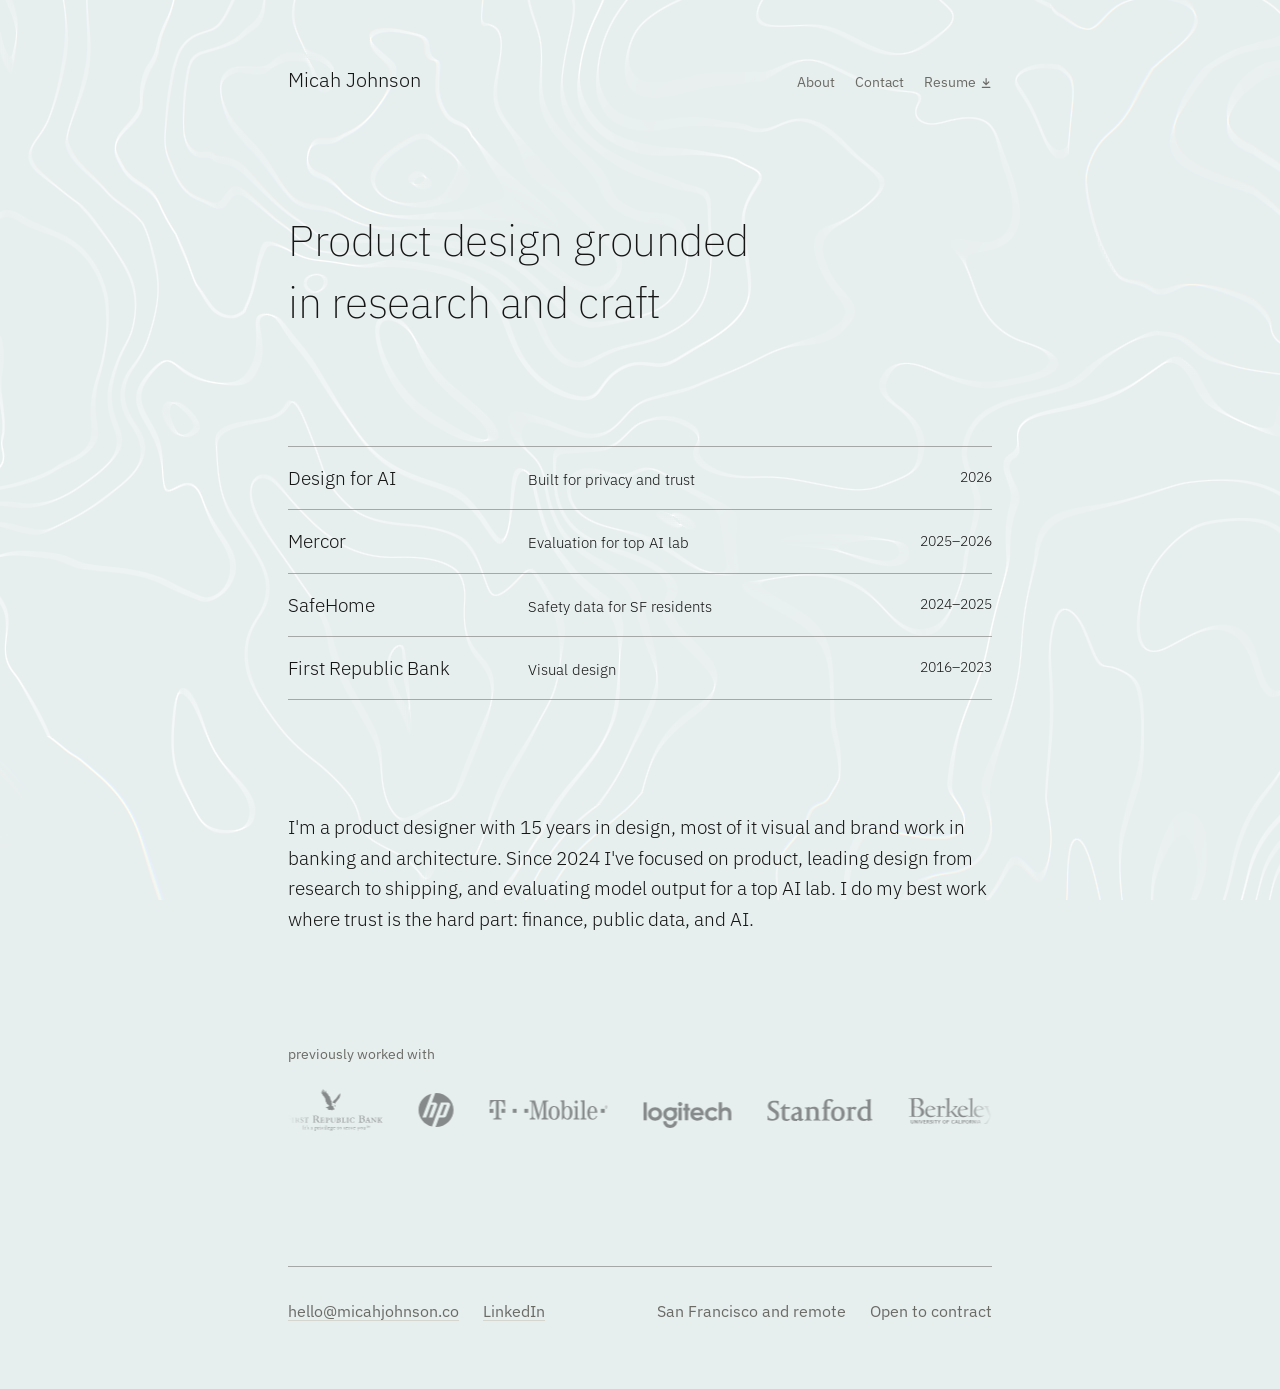
==== index.html @ 81a3fa64 "Refract the contours through dispersive glass instead of tinting them Replace the prism-tint approxi" ====
<!doctype html>
<html lang="en">
<head>
  <script async src="https://www.googletagmanager.com/gtag/js?id=G-506TQESWJM"></script>
  <script>
    window.dataLayer = window.dataLayer || [];
    function gtag(){dataLayer.push(arguments);}
    gtag('js', new Date());
    gtag('config', 'G-506TQESWJM');
  </script>
  <meta charset="utf-8">
  <meta name="viewport" content="width=device-width, initial-scale=1">
  <title>Micah Johnson</title>
  <meta name="description" content="Portfolio of Micah Johnson.">
  <link rel="canonical" href="https://micahjohnson.co/">
  <meta property="og:type" content="website">
  <meta property="og:title" content="Micah Johnson">
  <meta property="og:description" content="Portfolio of Micah Johnson.">
  <meta property="og:url" content="https://micahjohnson.co/">
  <meta name="theme-color" content="#fafafa" media="(prefers-color-scheme: light)">
  <meta name="theme-color" content="#111110" media="(prefers-color-scheme: dark)">
  <link rel="icon" href="assets/favicon.svg" type="image/svg+xml">
  <link rel="preconnect" href="https://fonts.googleapis.com">
  <link rel="preconnect" href="https://fonts.gstatic.com" crossorigin>
  <link rel="stylesheet" href="https://fonts.googleapis.com/css2?family=IBM+Plex+Sans:ital,wght@0,200;0,300;0,400;0,500;0,600;1,400&display=swap">
  <link rel="stylesheet" href="styles.css?v=28">
  <link rel="prefetch" href="work/design-for-ai/">
</head>
<body>
  <div class="ambient" aria-hidden="true"></div>
  <div class="wrap">
    <header class="site-header">
      <a class="name" href="./">Micah Johnson</a>
      <button class="menu-toggle" type="button" aria-controls="site-nav" aria-expanded="false" aria-label="Open menu" hidden>
        <svg viewBox="0 0 20 20" width="20" height="20" aria-hidden="true" focusable="false"><path class="bars" d="M3 6h14M3 10h14M3 14h14"/><path class="close" d="M5 5l10 10M15 5L5 15"/></svg>
      </button>
      <nav id="site-nav" aria-label="Primary">
        <a href="#about">About</a>
        <a href="#contact">Contact</a>
        <a class="resume" href="assets/MicahJohnson_Resume.pdf" download>Resume <svg class="icon" viewBox="0 0 16 16" width="12" height="12" aria-hidden="true" focusable="false"><path d="M8 2v8m-3.5-3.5L8 10l3.5-3.5M3 13.5h10" fill="none" stroke="currentColor" stroke-width="1.5" stroke-linecap="round" stroke-linejoin="round"/></svg></a>
      </nav>
    </header>

    <main>
      <h1 class="lede">Product design grounded<br>in research and craft</h1>

      <section id="work" aria-label="Selected work">
        <ul class="work-list">
          <li>
            <a href="work/design-for-ai/">
              <span class="title">Design for AI</span>
              <span class="desc">Built for privacy and trust</span>
              <span class="year">2026</span>
            </a>
          </li>
          <li>
            <a href="#" role="button" data-toast="Under NDA">
              <span class="title">Mercor</span>
              <span class="desc">Evaluation for top AI lab</span>
              <span class="year">2025&ndash;2026</span>
            </a>
          </li>
          <li>
            <a href="work/safehome/">
              <span class="title">SafeHome</span>
              <span class="desc">Safety data for SF residents</span>
              <span class="year">2024&ndash;2025</span>
            </a>
          </li>
          <li>
            <a href="work/first-republic-bank/">
              <span class="title">First Republic Bank</span>
              <span class="desc">Visual design</span>
              <span class="year">2016&ndash;2023</span>
            </a>
          </li>
        </ul>
      </section>

      <section id="about" aria-label="About">
        <p>I'm a product designer with 15 years in design, most of it visual and brand work in banking and architecture. Since 2024 I've focused on product, leading design from research to shipping, and evaluating model output for a top AI lab. I do my best work where trust is the hard part: finance, public data, and AI.</p>
      </section>
      <section id="clients" aria-labelledby="clients-h">
        <h2 id="clients-h" class="label">Previously worked with</h2>
        <div class="marquee">
          <ul class="marquee-set">
            <li><img src="assets/logos/1-first-republic-bank.svg" alt="First Republic Bank" data-scale="1.3"></li>
            <li><img src="assets/logos/2-hp.svg" alt="HP" data-scale="0.72"></li>
            <li><img src="assets/logos/3-t-mobile.svg" alt="T-Mobile"></li>
            <li><img src="assets/logos/4-logitech.svg" alt="Logitech" style="--logo-y: 5px"></li>
            <li><img src="assets/logos/5-stanford.svg" alt="Stanford"></li>
            <li><img src="assets/logos/6-uc-berkeley.svg" alt="UC Berkeley" style="--logo-y: 1px"></li>
            <li><img src="assets/logos/7-som.svg" alt="SOM" data-scale="0.9"></li>
            <li><img src="assets/logos/8-hok.svg" alt="HOK" data-scale="0.72"></li>
            <li><img src="assets/logos/9-girls-inc.svg" alt="Girls Inc." data-scale="0.85"></li>
            <li><img src="assets/logos/10-city-and-county-of-san-francisco.svg" alt="City and County of San Francisco" data-scale="1.035"></li>
            <li><img src="assets/logos/11-jack-morton.svg" alt="Jack Morton" data-scale="0.92"></li>
          </ul>
        </div>
      </section>
    </main>

    <footer class="site-footer" id="contact">
      <ul class="links">
        <li><a href="mailto:hello@micahjohnson.co" data-copy="hello@micahjohnson.co">hello@micahjohnson.co</a></li>
        <li><a href="https://www.linkedin.com/in/mjjsf">LinkedIn</a></li>
      </ul>
      <ul class="links">
        <li>San Francisco and remote</li>
        <li>Open to contract</li>
      </ul>
    </footer>
    <p class="toast" role="status" aria-live="polite"></p>
  </div>
  <script>
    (function () {
      var toast = document.querySelector('.toast');
      var timer;
      function showToast(message) {
        toast.textContent = message;
        toast.classList.add('is-visible');
        clearTimeout(timer);
        timer = setTimeout(function () { toast.classList.remove('is-visible'); }, 2000);
      }
      document.querySelectorAll('[data-toast]').forEach(function (link) {
        link.addEventListener('click', function (e) {
          e.preventDefault();
          showToast(link.dataset.toast);
        });
      });
      document.querySelectorAll('[data-copy]').forEach(function (link) {
        link.addEventListener('click', function (e) {
          if (!navigator.clipboard) return;
          e.preventDefault();
          navigator.clipboard.writeText(link.dataset.copy).then(function () {
            showToast('Copied to clipboard');
          }, function () {
            window.location.href = link.href;
          });
        });
      });
    })();
  </script>
  <script src="assets/menu.js"></script>
  <script src="assets/flow.js?v=19"></script>
  <script src="assets/marquee.js?v=3"></script>
</body>
</html>
---- styles.css ----
/* micahjohnson.co — minimal, text-centric */

:root {
  --bg: #f0f0f0;
  --fg: #151515;
  --muted: #6b6b66;
  --rule: #e4e4df;
  --accent: #2f4fd8;
  --pos: #1f9d55;
  --mixed: #d4a300;
  --neg: #d64545;

  --sans: "IBM Plex Sans", system-ui, -apple-system, "Segoe UI", Roboto, "Helvetica Neue", Arial, sans-serif;
  --mono: var(--sans);

  --step--1: clamp(0.8rem, 0.78rem + 0.1vw, 0.85rem);
  --step-0: clamp(1.0625rem, 1rem + 0.25vw, 1.1875rem);
  --step-1: clamp(1.25rem, 1.15rem + 0.5vw, 1.5rem);
  --step-2: clamp(1.75rem, 1.4rem + 1.6vw, 2.75rem);

  --measure: 44rem;
  --gutter: clamp(1rem, 5vw, 3rem);

  color-scheme: light dark;
}

@media (prefers-color-scheme: dark) {
  :root {
    --bg: #111110;
    --fg: #ecece8;
    --muted: #93938c;
    --rule: #2a2a28;
    --accent: #8ea2ff;
    --pos: #4cc27f;
    --mixed: #e3c04a;
    --neg: #f07070;
  }
}

*,
*::before,
*::after {
  box-sizing: border-box;
}

html {
  -webkit-text-size-adjust: 100%;
  text-size-adjust: 100%;
}

body {
  margin: 0;
  background: var(--bg);
  color: var(--fg);
  font-family: var(--sans);
  font-size: var(--step-0);
  line-height: 1.6;
  -webkit-font-smoothing: antialiased;
  text-rendering: optimizeLegibility;
}

.wrap {
  max-width: calc(var(--measure) + 2 * var(--gutter));
  margin: 0 auto;
  padding: 0 var(--gutter);
}

/* ---- Header / footer ---- */

.site-header {
  display: flex;
  justify-content: space-between;
  align-items: baseline;
  flex-wrap: wrap;
  gap: 0.5rem 1rem;
  padding-block: clamp(2rem, 6vw, 4rem) 0;
  font-size: var(--step--1);
}

.site-header .name {
  font-size: 1.5em;
  font-weight: 300;
  text-decoration: none;
  color: var(--fg);
  white-space: nowrap;
}

.site-header nav {
  display: flex;
  gap: 1.25rem;
}

.site-header nav a {
  color: var(--muted);
  text-decoration: none;
}

.site-header nav .resume {
  display: inline-flex;
  align-items: center;
  gap: 0.3em;
}

.site-header nav .icon {
  width: 0.9em;
  height: 0.9em;
}

.site-header nav a:hover,
.site-header nav a[aria-current="page"] {
  color: var(--fg);
}

.menu-toggle {
  display: none;
  align-self: center;
  margin: -0.5rem -0.5rem -0.5rem 0;
  padding: 0.5rem;
  border: 0;
  background: none;
  color: var(--fg);
  cursor: pointer;
}

.menu-toggle svg {
  display: block;
  fill: none;
  stroke: currentColor;
  stroke-width: 1.5;
  stroke-linecap: round;
}

.menu-toggle .close,
.site-header.is-open .menu-toggle .bars {
  display: none;
}

.site-header.is-open .menu-toggle .close {
  display: inline;
}

@media (max-width: 40rem) {
  .site-header.has-menu .menu-toggle {
    display: block;
  }

  .site-header.has-menu nav {
    display: none;
    flex-basis: 100%;
    flex-direction: column;
    gap: 0;
    margin-top: 0.5rem;
    border-top: 1px solid var(--rule);
    font-size: var(--step-0);
  }

  .site-header.has-menu.is-open nav {
    display: flex;
  }

  .site-header.has-menu nav a {
    padding-block: 0.75rem;
    border-bottom: 1px solid var(--rule);
  }
}

.site-footer {
  margin-top: clamp(4rem, 12vw, 8rem);
  padding-block: 2rem clamp(2rem, 6vw, 4rem);
  border-top: 1px solid var(--rule);
  /* 16px on desktop, scaling down to 15px on phones (same ratio as --step--1). */
  font-size: clamp(0.9375rem, 0.91rem + 0.12vw, 1rem);
  color: var(--muted);
  display: flex;
  justify-content: space-between;
  flex-wrap: wrap;
  gap: 0.5rem 1.5rem;
}

.site-footer a {
  color: inherit;
}

/* ---- Typography ---- */

main {
  padding-top: clamp(3.5rem, 12vw, 7rem);
}

main:last-child {
  padding-bottom: clamp(2rem, 6vw, 4rem);
}

h1,
h2,
h3 {
  font-weight: 500;
  line-height: 1.2;
  letter-spacing: -0.02em;
  margin: 0;
}

h1 {
  font-size: var(--step-2);
  letter-spacing: -0.03em;
}

.lede {
  font-size: calc(var(--step-1) * 1.5);
  font-weight: 200;
  line-height: 1.45;
  letter-spacing: -0.01em;
  margin: 0;
  max-width: 32ch;
}

@media (min-width: 40rem) {
  .lede {
    font-size: calc(var(--step-1) * 1.8);
  }
}

.lede .muted {
  color: var(--muted);
}

/* 404 page */
/* Fill the viewport so the footer sits at the bottom of short pages. */
.wrap-fill {
  display: flex;
  flex-direction: column;
  min-height: 100vh;
  min-height: 100svh;
}

.wrap-fill main {
  flex: 1;
}

/* Drop the message one line lower than the default main offset. */
.wrap-fill .lede {
  margin-top: 1lh;
}

.return-home {
  display: inline-block;
  margin-top: 1rem;
  padding: 0.5em 1.25em;
  border-radius: 999px;
  background: #000;
  color: #fff;
  /* 15px on desktop, easing to 14px on phones; stays above the 24px
     minimum target size (WCAG 2.5.8) at every width. */
  font-size: clamp(14px, 13px + 0.2vw, 15px);
  line-height: 1.2;
  text-decoration: none;
}

.return-home:hover {
  color: #fff;
  opacity: 0.85;
}

@media (prefers-color-scheme: dark) {
  .return-home,
  .return-home:hover {
    background: #fff;
    color: #000;
  }
}

p {
  margin: 0 0 1.1em;
}

a {
  color: var(--fg);
  text-decoration-line: underline;
  text-decoration-thickness: 1px;
  text-decoration-color: var(--rule);
  text-underline-offset: 0.2em;
  transition: text-decoration-color 0.15s ease, color 0.15s ease;
}

a:hover {
  text-decoration-color: currentColor;
}

a:focus-visible {
  outline: 2px solid var(--accent);
  outline-offset: 3px;
  border-radius: 2px;
}

.label {
  font-family: var(--mono);
  font-size: var(--step--1);
  font-weight: 400;
  letter-spacing: 0;
  color: var(--muted);
  text-transform: lowercase;
  margin: 0 0 1.25rem;
}

section {
  margin-top: clamp(4rem, 12vw, 7rem);
}

#about {
  font-weight: 300;
}

/* ---- Logo marquee (home) ---- */

/* Logos are sized and repeated by assets/marquee.js. Every item carries the
   same trailing gap, so the seam between repeated sets matches the rest. */
.marquee {
  --logo-h: 28px;
  --logo-gap: 36px;
  overflow: hidden;
  /* Logos are decorative here: no selecting, dragging or long-press menu. */
  -webkit-user-select: none;
  user-select: none;
  -webkit-touch-callout: none;
  -webkit-mask-image: linear-gradient(to right, transparent, #000 1.5rem, #000 calc(100% - 1.5rem), transparent);
  mask-image: linear-gradient(to right, transparent, #000 1.5rem, #000 calc(100% - 1.5rem), transparent);
}

.marquee-track {
  display: flex;
  width: max-content;
}

/* Moved by assets/marquee.js: drifts left, pauses on hover, drags to scrub.
   pan-y keeps vertical page scrolling on touch while horizontal swipes drag. */
.marquee-track.is-moving {
  will-change: transform;
}

.marquee.is-draggable {
  cursor: grab;
  touch-action: pan-y;
}

.marquee.is-dragging {
  cursor: grabbing;
}

.marquee-set {
  display: flex;
  flex: none;
  align-items: center;
  height: calc(var(--logo-h) * 2);
  margin: 0;
  padding: 0;
  list-style: none;
}

.marquee-set li {
  flex: none;
  padding-right: var(--logo-gap);
}

/* Uploaded logos use assorted greys; flatten them to one theme-aware tint. */
.marquee img {
  display: block;
  width: auto;
  height: var(--logo-h);
  filter: brightness(0);
  opacity: 0.42;
  /* Optional per-logo vertical nudge, set inline as --logo-y. */
  translate: 0 var(--logo-y, 0);
  pointer-events: none;
  -webkit-user-drag: none;
}

@media (prefers-color-scheme: dark) {
  .marquee img {
    filter: brightness(0) invert(1);
    opacity: 0.5;
  }
}

/* ---- Work index ---- */

.work-list {
  list-style: none;
  margin: 0;
  padding: 0;
  border-top: 1px solid var(--rule);
}

.work-list li {
  border-bottom: 1px solid var(--rule);
}

.work-list a {
  display: grid;
  grid-template-columns: 1fr auto;
  grid-template-areas:
    "title year"
    "desc  desc";
  column-gap: 1rem;
  padding: 1rem 0;
  text-decoration: none;
}

.work-list .title {
  grid-area: title;
  font-weight: 300;
}

.work-list .desc {
  grid-area: desc;
  color: inherit;
  /* 15px on desktop, easing to 14px on phones. */
  font-size: clamp(14px, 13px + 0.2vw, 15px);
  font-weight: 300;
}

.work-list .year {
  grid-area: year;
  font-family: var(--mono);
  font-size: var(--step--1);
  font-weight: 300;
  color: inherit;
  align-self: center;
}

.work-list a:hover .title {
  text-decoration: underline;
  text-decoration-thickness: 1px;
  text-underline-offset: 0.2em;
}

@media (min-width: 40rem) {
  .work-list a {
    grid-template-columns: minmax(9rem, 14rem) 1fr auto;
    grid-template-areas: "title desc year";
    align-items: baseline;
  }
}

/* ---- Definition lists (contact, meta) ---- */

.links {
  list-style: none;
  margin: 0;
  padding: 0;
  display: flex;
  flex-wrap: wrap;
  gap: 0.5rem 1.5rem;
}

.meta {
  display: grid;
  grid-template-columns: auto 1fr;
  gap: 0.25rem 1.5rem;
  margin: 1.75rem 0 0;
  font-size: var(--step--1);
}

.meta dt {
  font-family: var(--mono);
  color: var(--muted);
  text-transform: lowercase;
}

.meta dd {
  margin: 0;
}

/* ---- Project page ---- */

.prose {
  margin-top: clamp(2.5rem, 8vw, 4rem);
  font-size: 1rem;
}

.prose h2 {
  font-size: calc(var(--step-0) * 1.5);
  font-weight: 300;
  margin: 3.333em 0 0.5em;
}

.prose figure {
  margin: 2.5rem 0;
}

.prose img,
.prose video {
  display: block;
  width: 100%;
  height: auto;
  border-radius: 6px;
}

.pager {
  display: flex;
  justify-content: space-between;
  gap: 1rem;
  margin-top: clamp(3rem, 10vw, 5rem);
  padding-top: 1.5rem;
  border-top: 1px solid var(--rule);
  font-size: var(--step--1);
}

.pager a {
  text-decoration: none;
}

.pager span {
  display: block;
  font-family: var(--mono);
  color: var(--muted);
}

.pager .next {
  text-align: right;
  margin-left: auto;
}

/* ---- Case study elements ---- */

article > h1 {
  font-size: clamp(1.875rem, 1.425rem + 2.25vw, 3rem);
  font-weight: 200;
  line-height: 1.1;
}

.subtitle {
  /* --step-1 scaled so it tops out at 20px (1.25rem) on desktop */
  font-size: calc(var(--step-1) * 5 / 6);
  line-height: 1.4;
  color: var(--muted);
  margin-top: 0.75rem;
  max-width: none;
}

.meta .note {
  color: var(--muted);
}

.stat {
  font-size: var(--step-1);
  line-height: 1.4;
}

.stat strong {
  display: block;
  font-size: var(--step-2);
  font-weight: 300;
  letter-spacing: -0.03em;
  line-height: 1.1;
}

.flow {
  list-style: none;
  margin: 0 0 1.5rem;
  padding: 0;
  display: flex;
  flex-wrap: wrap;
  gap: 0.4rem 0;
  font-family: var(--mono);
  font-size: var(--step--1);
  color: var(--muted);
}

.flow li:not(:last-child)::after {
  content: "→";
  margin: 0 0.6rem;
}

.pull {
  margin: 2rem 0;
  padding-left: 1.25rem;
  border-left: 2px solid var(--rule);
}

.pull.pos { border-color: var(--pos); }
.pull.neg { border-color: var(--neg); }

.pull p {
  font-size: var(--step-1);
  line-height: 1.4;
  letter-spacing: -0.01em;
  margin-bottom: 0.5rem;
}

.pull footer {
  font-size: var(--step--1);
  color: var(--muted);
}

.table-wrap {
  overflow-x: auto;
  margin: 2rem 0;
}

.data {
  width: 100%;
  border-collapse: collapse;
  font-size: var(--step--1);
  font-variant-numeric: tabular-nums;
}

.data caption {
  text-align: left;
  font-family: var(--mono);
  color: var(--muted);
  text-transform: lowercase;
  padding-bottom: 0.5rem;
}

.data th,
.data td {
  text-align: left;
  vertical-align: baseline;
  padding: 0.55rem 0;
  border-bottom: 1px solid var(--rule);
}

.data .group th {
  padding-top: 1.75rem;
  font-weight: 600;
}

.data tbody:first-of-type .group th {
  padding-top: 0.75rem;
}

.data .n {
  width: 5.5rem;
  padding-right: 1rem;
  font-family: var(--mono);
  white-space: nowrap;
}

.dot {
  display: inline-block;
  width: 0.55em;
  height: 0.55em;
  border-radius: 50%;
  margin-right: 0.5em;
  vertical-align: 0.05em;
  background: var(--muted);
}

.dot.pos { background: var(--pos); }
.dot.mixed { background: var(--mixed); }
.dot.neg { background: var(--neg); }

.sr {
  position: absolute;
  width: 1px;
  height: 1px;
  overflow: hidden;
  clip-path: inset(50%);
  white-space: nowrap;
}

.stats {
  list-style: none;
  margin: 2rem 0;
  padding: 0;
  display: grid;
  grid-template-columns: repeat(auto-fit, minmax(10rem, 1fr));
  gap: 1.5rem 2rem;
  font-size: var(--step--1);
  color: var(--muted);
}

.stats li {
  padding-top: 0.75rem;
  border-top: 1px solid var(--rule);
}

.stats strong {
  display: block;
  font-size: var(--step-2);
  font-weight: 300;
  letter-spacing: -0.03em;
  line-height: 1.1;
  color: var(--fg);
  margin-bottom: 0.4rem;
  font-variant-numeric: tabular-nums;
}

p.note {
  font-size: var(--step--1);
  color: var(--muted);
  margin-top: -1rem;
}

.prose ul {
  padding-left: 1.2em;
}

.prose li + li {
  margin-top: 0.35em;
}

.prose ul.stats {
  padding-left: 0;
}

.prose .stats li + li {
  margin-top: 0;
}

.options {
  margin: 1.5rem 0 2rem;
}

.options dt {
  font-weight: 600;
  margin-top: 1.25rem;
}

.options dd {
  margin: 0.25rem 0 0;
}

.chosen {
  display: inline-block;
  margin-left: 0.5rem;
  padding: 0 0.45em;
  border: 1px solid var(--pos);
  border-radius: 3px;
  font-family: var(--mono);
  font-size: var(--step--1);
  font-weight: 400;
  color: var(--pos);
  text-transform: lowercase;
  vertical-align: 0.1em;
}

.gallery {
  display: grid;
  grid-template-columns: 1fr;
  gap: 1rem;
  margin: 2rem 0;
}

.gallery figure {
  margin: 0;
}

@media (min-width: 40rem) {
  .gallery:not(.stacked) {
    grid-template-columns: 1fr 1fr;
    align-items: start;
  }
}

/* Pure white page, light palette in both color schemes. */
.page-white {
  --bg: #fff;
  --fg: #151515;
  --muted: #6b6b66;
  --rule: #e4e4df;
  --accent: #2f4fd8;
  --pos: #1f9d55;
  --mixed: #d4a300;
  --neg: #d64545;
  color-scheme: light;
}

:root:has(.page-white) {
  color-scheme: light;
}

/* ---- Ambient background (home) ---- */

/* Slowly drifting topographic contours drawn by assets/flow.js in --flow-ink.
   --flow-amount is the opacity of the fine lines; index lines are 1.4x.
   --blur-shutter is the motion-blur exposure in seconds of drift; flow.js
   drops it to 0 under prefers-reduced-motion, where the frame is still.
   --flow-glass is the peak thickness in px of the drifting flint-glass
   domes that refract and disperse the contours; 0 removes the glass. */
.ambient {
  --flow-ink: #ffffff;
  --flow-amount: 0.8;
  --blur-shutter: 0.25;
  --flow-glass: 24;
  position: fixed;
  inset: 0;
  z-index: -1;
  overflow: hidden;
  pointer-events: none;
}

/* The home page keeps a pale blue-grey ground behind the contours. */
@media (prefers-color-scheme: light) {
  :root:has(.ambient) {
    --bg: #e7eeee;
  }
}

/* Rules are nudged darker so row dividers read apart from the contours. */
.ambient.has-flow ~ .wrap {
  --rule: #d6d6d1;
}

@media (prefers-color-scheme: dark) {
  .ambient {
    --flow-amount: 0.12;
  }

  .ambient.has-flow ~ .wrap {
    --rule: #353533;
  }
}

/* Over the contours, the static horizontal rules are solid, drawn 50% darker
   than --rule, then 25% lighter, in light mode, and 25% transparent in both
   modes. */
.ambient ~ .wrap {
  --rule-line: color-mix(in srgb, color-mix(in srgb, color-mix(in srgb, var(--rule), #000) 75%, #fff) 75%, transparent);
}

@media (prefers-color-scheme: dark) {
  .ambient ~ .wrap {
    --rule-line: color-mix(in srgb, var(--rule) 75%, transparent);
  }
}

.ambient ~ .wrap .work-list,
.ambient ~ .wrap .work-list li,
.ambient ~ .wrap .site-footer,
.ambient ~ .wrap .site-header.has-menu nav,
.ambient ~ .wrap .site-header.has-menu nav a {
  border-image: linear-gradient(var(--rule-line), var(--rule-line)) 1;
}

/* ---- Utilities ---- */

.placeholder {
  background: color-mix(in srgb, var(--accent) 12%, transparent);
  border-radius: 2px;
}

.toast {
  position: fixed;
  left: 50%;
  bottom: 2rem;
  margin: 0;
  padding: 0.5rem 1rem;
  background: var(--fg);
  color: var(--bg);
  border-radius: 4px;
  font-size: var(--step--1);
  opacity: 0;
  transform: translate(-50%, 0.5rem);
  transition: opacity 0.2s ease, transform 0.2s ease;
  pointer-events: none;
}

.toast.is-visible {
  opacity: 1;
  transform: translate(-50%, 0);
}

a[data-zoom] {
  display: block;
  cursor: zoom-in;
}

.zoom-layer {
  position: fixed;
  inset: 0;
  z-index: 1000;
  cursor: zoom-out;
  outline: none;
}

.zoom-img {
  position: fixed;
  max-width: none;
  margin: 0;
  border-radius: 4px;
  transform-origin: center;
  box-shadow: 0 2px 6px rgba(0, 0, 0, 0.08), 0 12px 32px rgba(0, 0, 0, 0.16);
  transition: transform 0.4s cubic-bezier(0.2, 0.8, 0.2, 1), opacity 0.35s ease;
  will-change: transform, opacity;
}

.zoom-layer.is-closing .zoom-img {
  opacity: 0;
}

::selection {
  background: var(--fg);
  color: var(--bg);
}

@media (prefers-reduced-motion: reduce) {
  * {
    transition: none !important;
  }
}
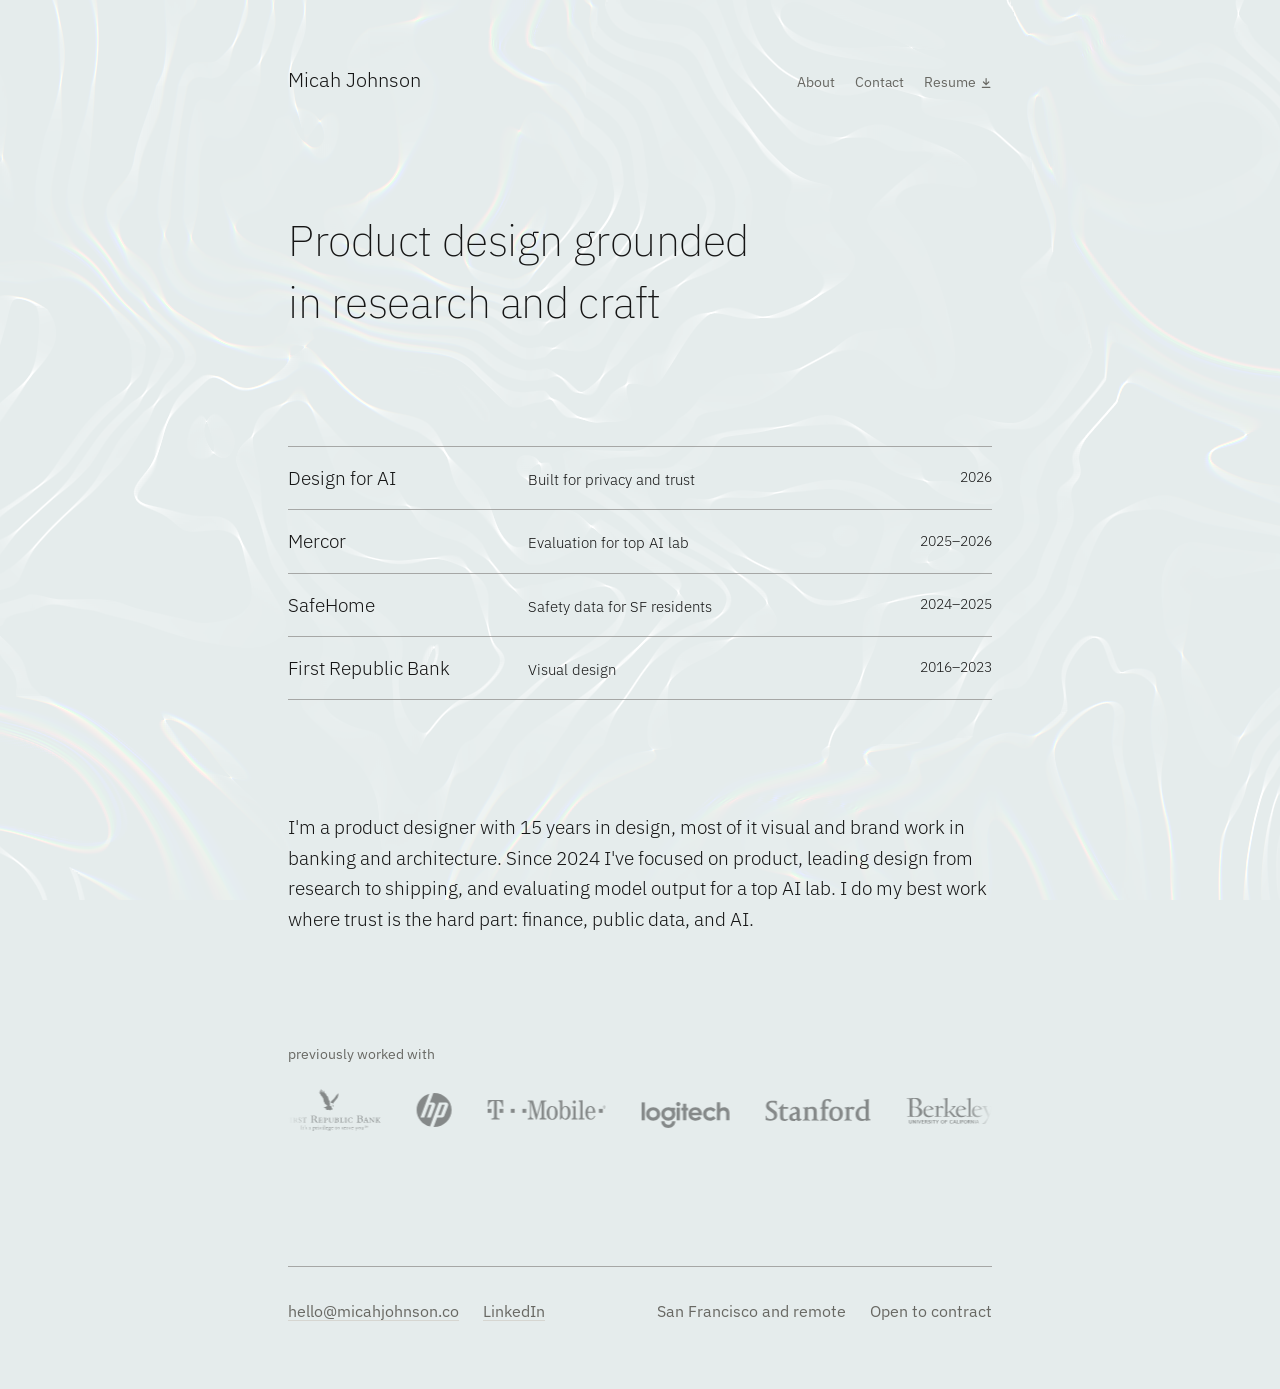
==== commit 70b034e7: "Refract through rutile with a dispersion knob and more domes Swap SF11 for rutile (TiO2, ordinary ra" ====
--- a/index.html
+++ b/index.html
@@ -142,7 +142,7 @@
     })();
   </script>
   <script src="assets/menu.js"></script>
-  <script src="assets/flow.js?v=19"></script>
+  <script src="assets/flow.js?v=20"></script>
   <script src="assets/marquee.js?v=3"></script>
 </body>
 </html>
--- a/styles.css
+++ b/styles.css
@@ -776,13 +776,16 @@
    --flow-amount is the opacity of the fine lines; index lines are 1.4x.
    --blur-shutter is the motion-blur exposure in seconds of drift; flow.js
    drops it to 0 under prefers-reduced-motion, where the frame is still.
-   --flow-glass is the peak thickness in px of the drifting flint-glass
-   domes that refract and disperse the contours; 0 removes the glass. */
+   --flow-glass is the peak thickness in px of the drifting rutile domes
+   that refract and disperse the contours; 0 removes the glass.
+   --flow-dispersion scales how far the spectrum fans out (1 is rutile,
+   0 bends every wavelength alike). */
 .ambient {
   --flow-ink: #ffffff;
-  --flow-amount: 0.8;
-  --blur-shutter: 0.25;
-  --flow-glass: 24;
+  --flow-amount: 1.2;
+  --blur-shutter: 1;
+  --flow-glass: 22;
+  --flow-dispersion: 1;
   position: fixed;
   inset: 0;
   z-index: -1;
@@ -790,10 +793,12 @@
   pointer-events: none;
 }
 
-/* The home page keeps a pale blue-grey ground behind the contours. */
+/* The home page keeps a blue-grey ground behind the contours, and muted text
+   is darkened to hold WCAG AA (4.5:1) against it. */
 @media (prefers-color-scheme: light) {
   :root:has(.ambient) {
-    --bg: #e7eeee;
+    --bg: #e5ecec;
+    --muted: #686863;
   }
 }
 
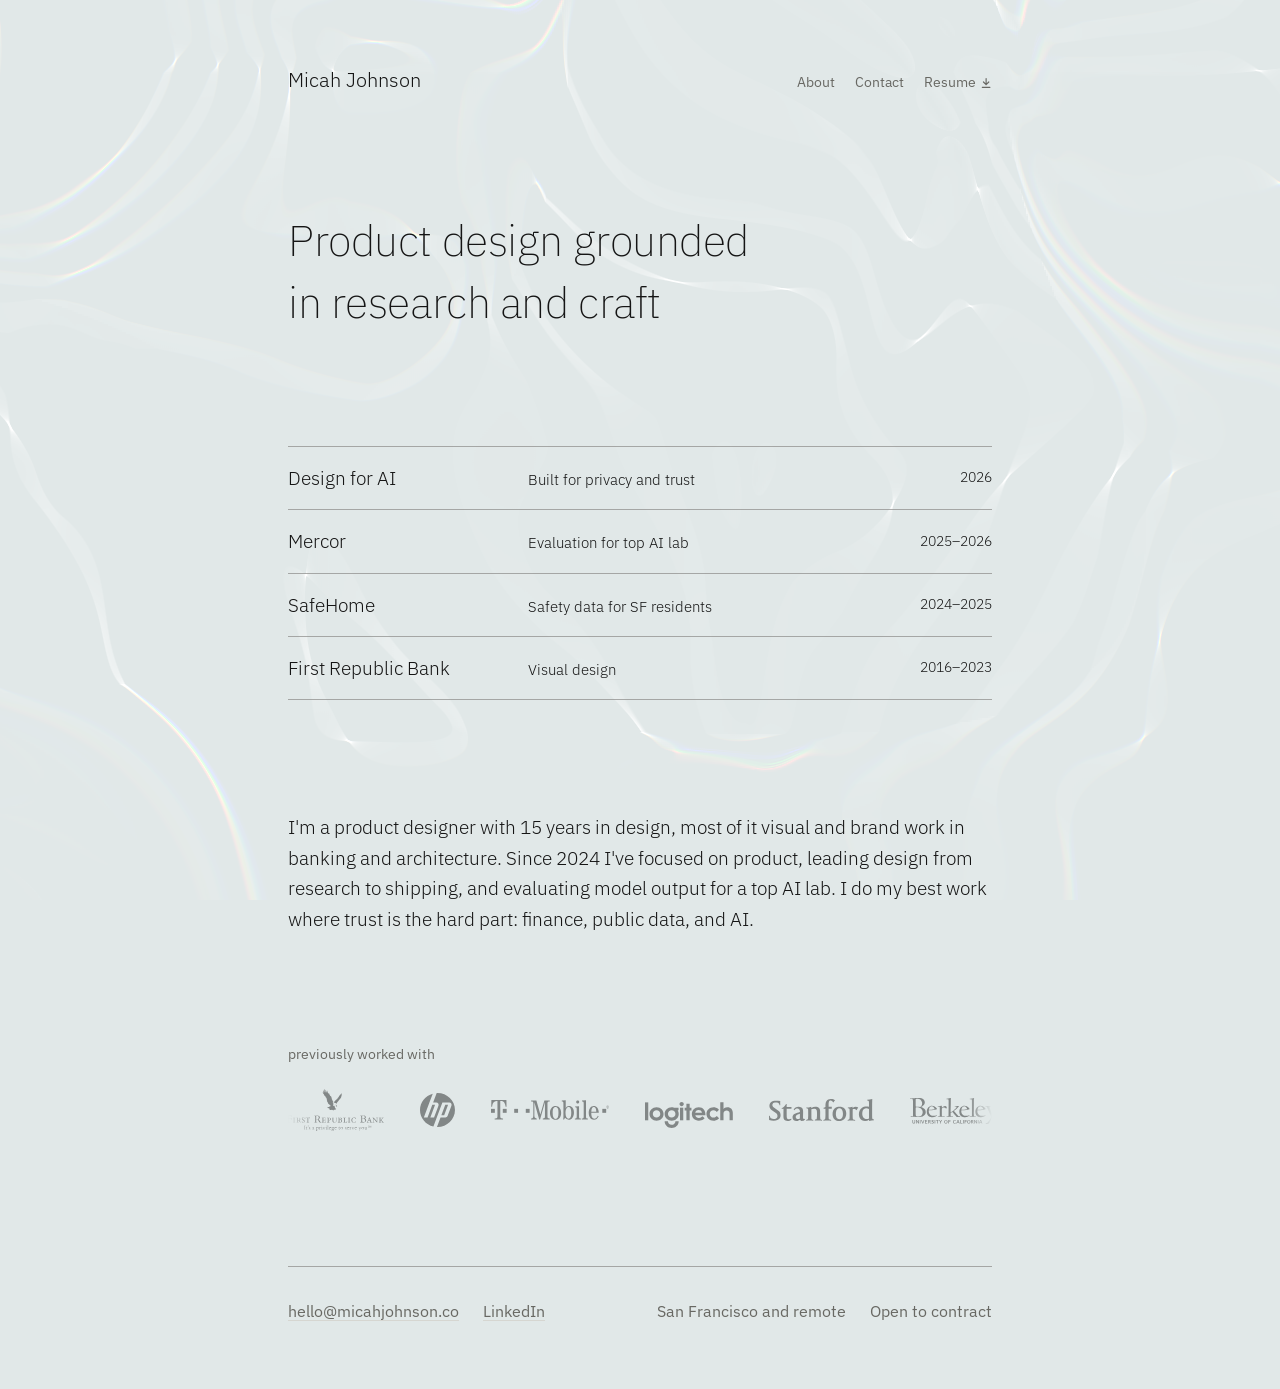
==== commit 30eb005b: "Add --flow-scale knob for contour blob size, try 1.8 Scales the noise field's domain so blobs, and t" ====
--- a/index.html
+++ b/index.html
@@ -23,7 +23,7 @@
   <link rel="preconnect" href="https://fonts.googleapis.com">
   <link rel="preconnect" href="https://fonts.gstatic.com" crossorigin>
   <link rel="stylesheet" href="https://fonts.googleapis.com/css2?family=IBM+Plex+Sans:ital,wght@0,200;0,300;0,400;0,500;0,600;1,400&display=swap">
-  <link rel="stylesheet" href="styles.css?v=28">
+  <link rel="stylesheet" href="styles.css?v=29">
   <link rel="prefetch" href="work/design-for-ai/">
 </head>
 <body>
@@ -142,7 +142,7 @@
     })();
   </script>
   <script src="assets/menu.js"></script>
-  <script src="assets/flow.js?v=20"></script>
+  <script src="assets/flow.js?v=21"></script>
   <script src="assets/marquee.js?v=3"></script>
 </body>
 </html>
--- a/styles.css
+++ b/styles.css
@@ -779,13 +779,16 @@
    --flow-glass is the peak thickness in px of the drifting rutile domes
    that refract and disperse the contours; 0 removes the glass.
    --flow-dispersion scales how far the spectrum fans out (1 is rutile,
-   0 bends every wavelength alike). */
+   0 bends every wavelength alike).
+   --flow-scale sizes the contour blobs: 2 makes them, and the arcs of their
+   lines, twice as large (and the lines twice as far apart). */
 .ambient {
   --flow-ink: #ffffff;
-  --flow-amount: 1.2;
+  --flow-amount: 1.4;
   --blur-shutter: 1;
   --flow-glass: 22;
   --flow-dispersion: 1;
+  --flow-scale: 1.8;
   position: fixed;
   inset: 0;
   z-index: -1;
@@ -797,7 +800,7 @@
    is darkened to hold WCAG AA (4.5:1) against it. */
 @media (prefers-color-scheme: light) {
   :root:has(.ambient) {
-    --bg: #e5ecec;
+    --bg: #e1e8e8;
     --muted: #686863;
   }
 }
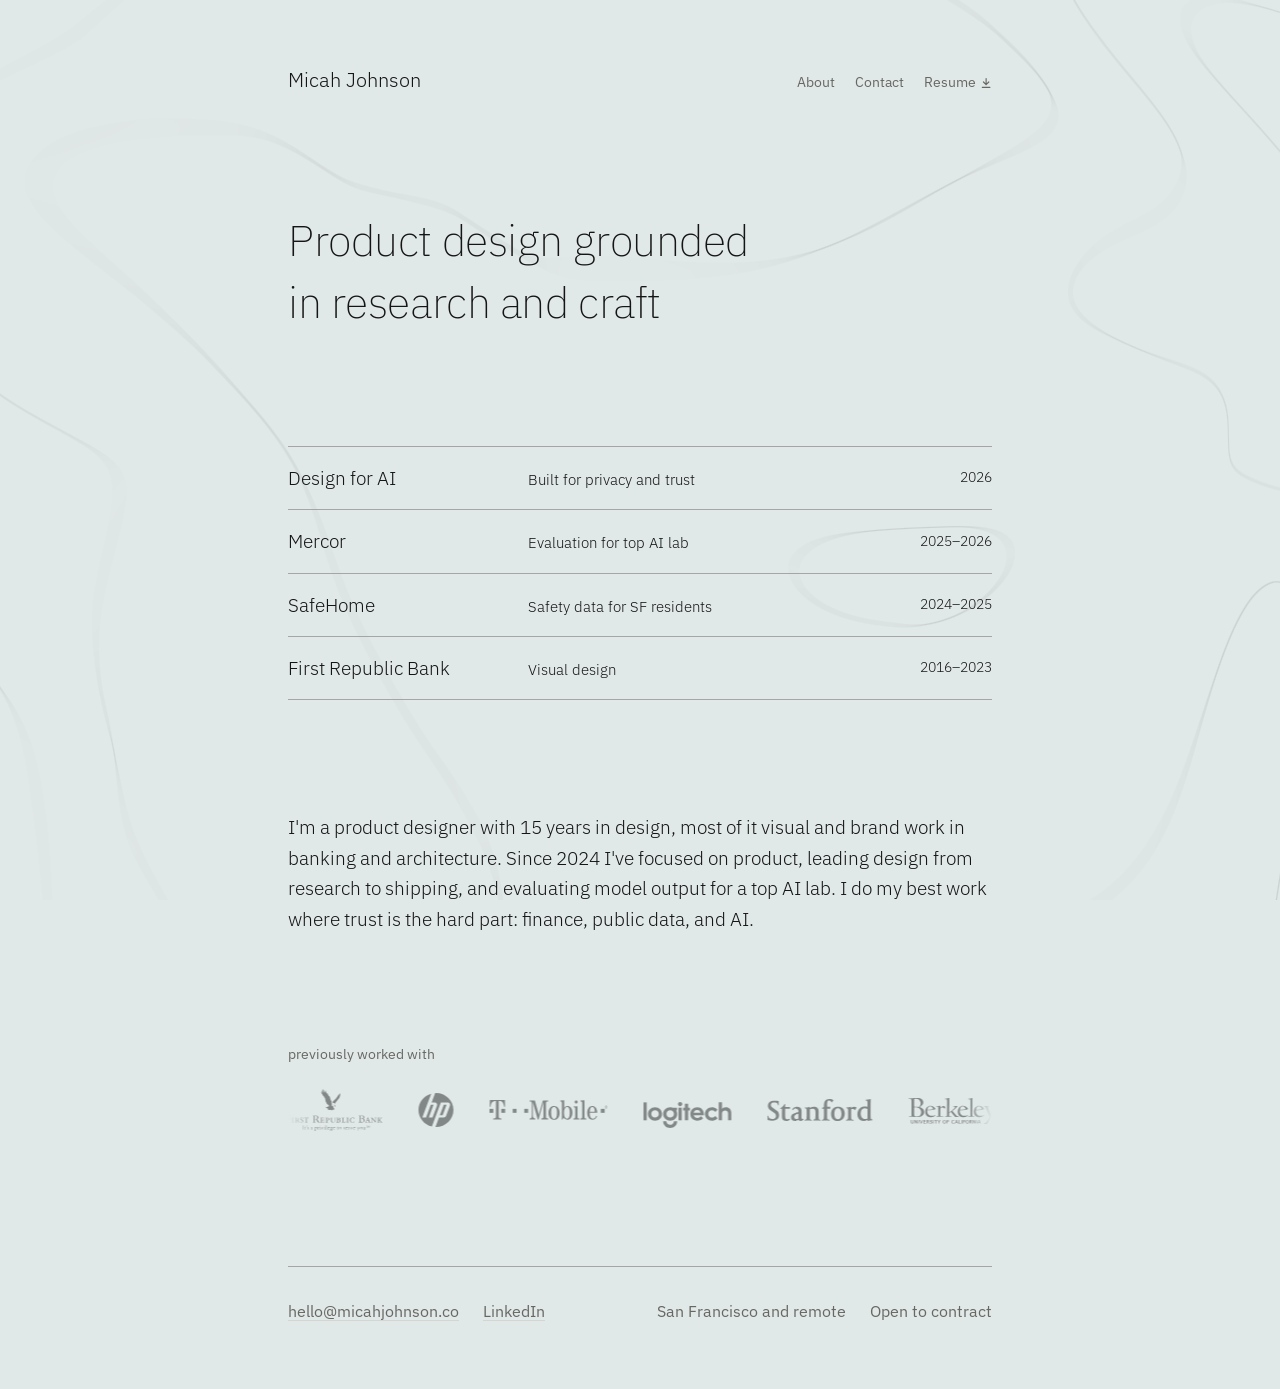
==== commit 28afbce3: "Restore the grey hairline contours Remove the white ink and the dispersive rutile glass from the hom" ====
--- a/index.html
+++ b/index.html
@@ -23,7 +23,7 @@
   <link rel="preconnect" href="https://fonts.googleapis.com">
   <link rel="preconnect" href="https://fonts.gstatic.com" crossorigin>
   <link rel="stylesheet" href="https://fonts.googleapis.com/css2?family=IBM+Plex+Sans:ital,wght@0,200;0,300;0,400;0,500;0,600;1,400&display=swap">
-  <link rel="stylesheet" href="styles.css?v=29">
+  <link rel="stylesheet" href="styles.css?v=30">
   <link rel="prefetch" href="work/design-for-ai/">
 </head>
 <body>
@@ -142,7 +142,7 @@
     })();
   </script>
   <script src="assets/menu.js"></script>
-  <script src="assets/flow.js?v=21"></script>
+  <script src="assets/flow.js?v=22"></script>
   <script src="assets/marquee.js?v=3"></script>
 </body>
 </html>
--- a/styles.css
+++ b/styles.css
@@ -772,23 +772,16 @@
 
 /* ---- Ambient background (home) ---- */
 
-/* Slowly drifting topographic contours drawn by assets/flow.js in --flow-ink.
+/* Slowly drifting topographic contours drawn by assets/flow.js in --fg.
    --flow-amount is the opacity of the fine lines; index lines are 1.4x.
    --blur-shutter is the motion-blur exposure in seconds of drift; flow.js
    drops it to 0 under prefers-reduced-motion, where the frame is still.
-   --flow-glass is the peak thickness in px of the drifting rutile domes
-   that refract and disperse the contours; 0 removes the glass.
-   --flow-dispersion scales how far the spectrum fans out (1 is rutile,
-   0 bends every wavelength alike).
    --flow-scale sizes the contour blobs: 2 makes them, and the arcs of their
    lines, twice as large (and the lines twice as far apart). */
 .ambient {
-  --flow-ink: #ffffff;
-  --flow-amount: 1.4;
-  --blur-shutter: 1;
-  --flow-glass: 22;
-  --flow-dispersion: 1;
-  --flow-scale: 1.8;
+  --flow-amount: 0.08;
+  --blur-shutter: 0.2;
+  --flow-scale: 3;
   position: fixed;
   inset: 0;
   z-index: -1;
@@ -812,7 +805,7 @@
 
 @media (prefers-color-scheme: dark) {
   .ambient {
-    --flow-amount: 0.12;
+    --flow-amount: 0.08;
   }
 
   .ambient.has-flow ~ .wrap {
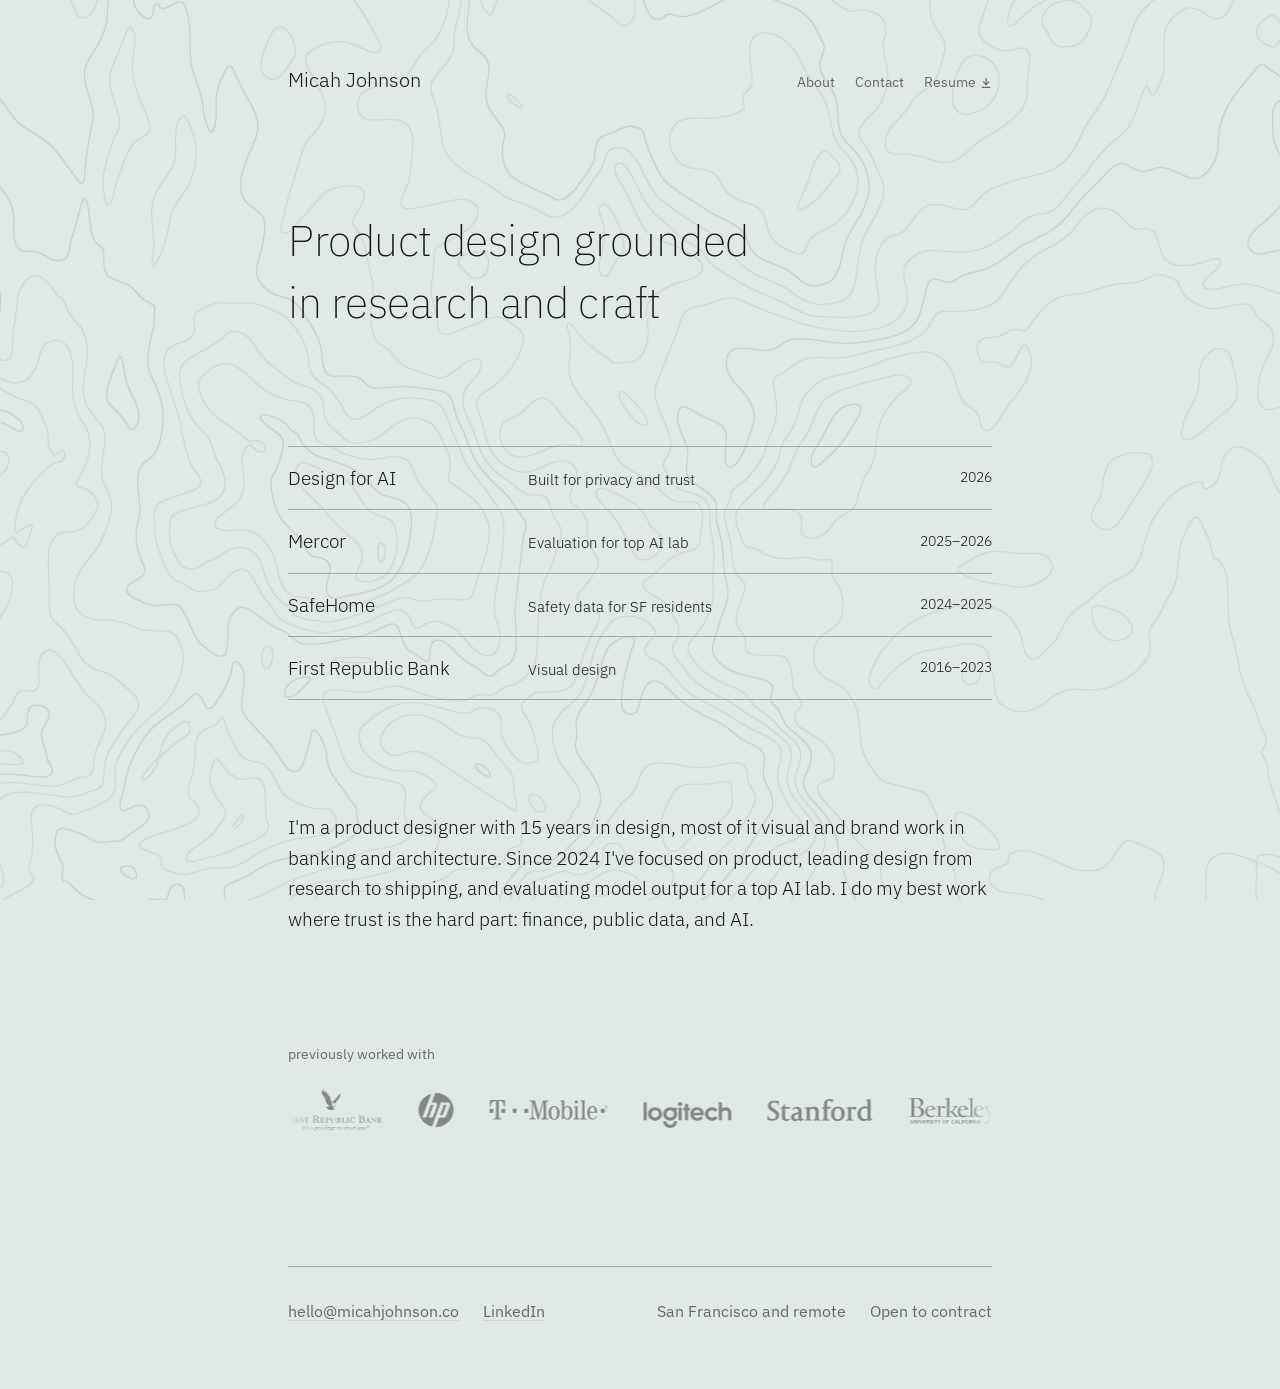
==== commit b1bfa50f: "Remove the motion blur from the contours Set --blur-shutter to 0 so flow.js draws every isoline as a" ====
--- a/index.html
+++ b/index.html
@@ -23,7 +23,7 @@
   <link rel="preconnect" href="https://fonts.googleapis.com">
   <link rel="preconnect" href="https://fonts.gstatic.com" crossorigin>
   <link rel="stylesheet" href="https://fonts.googleapis.com/css2?family=IBM+Plex+Sans:ital,wght@0,200;0,300;0,400;0,500;0,600;1,400&display=swap">
-  <link rel="stylesheet" href="styles.css?v=30">
+  <link rel="stylesheet" href="styles.css?v=31">
   <link rel="prefetch" href="work/design-for-ai/">
 </head>
 <body>
--- a/styles.css
+++ b/styles.css
@@ -774,14 +774,14 @@
 
 /* Slowly drifting topographic contours drawn by assets/flow.js in --fg.
    --flow-amount is the opacity of the fine lines; index lines are 1.4x.
-   --blur-shutter is the motion-blur exposure in seconds of drift; flow.js
-   drops it to 0 under prefers-reduced-motion, where the frame is still.
+   --blur-shutter is the motion-blur exposure in seconds of drift; 0 (the
+   current setting) draws crisp lines with no blur.
    --flow-scale sizes the contour blobs: 2 makes them, and the arcs of their
    lines, twice as large (and the lines twice as far apart). */
 .ambient {
   --flow-amount: 0.08;
-  --blur-shutter: 0.2;
-  --flow-scale: 3;
+  --blur-shutter: 0;
+  --flow-scale: 0.5;
   position: fixed;
   inset: 0;
   z-index: -1;
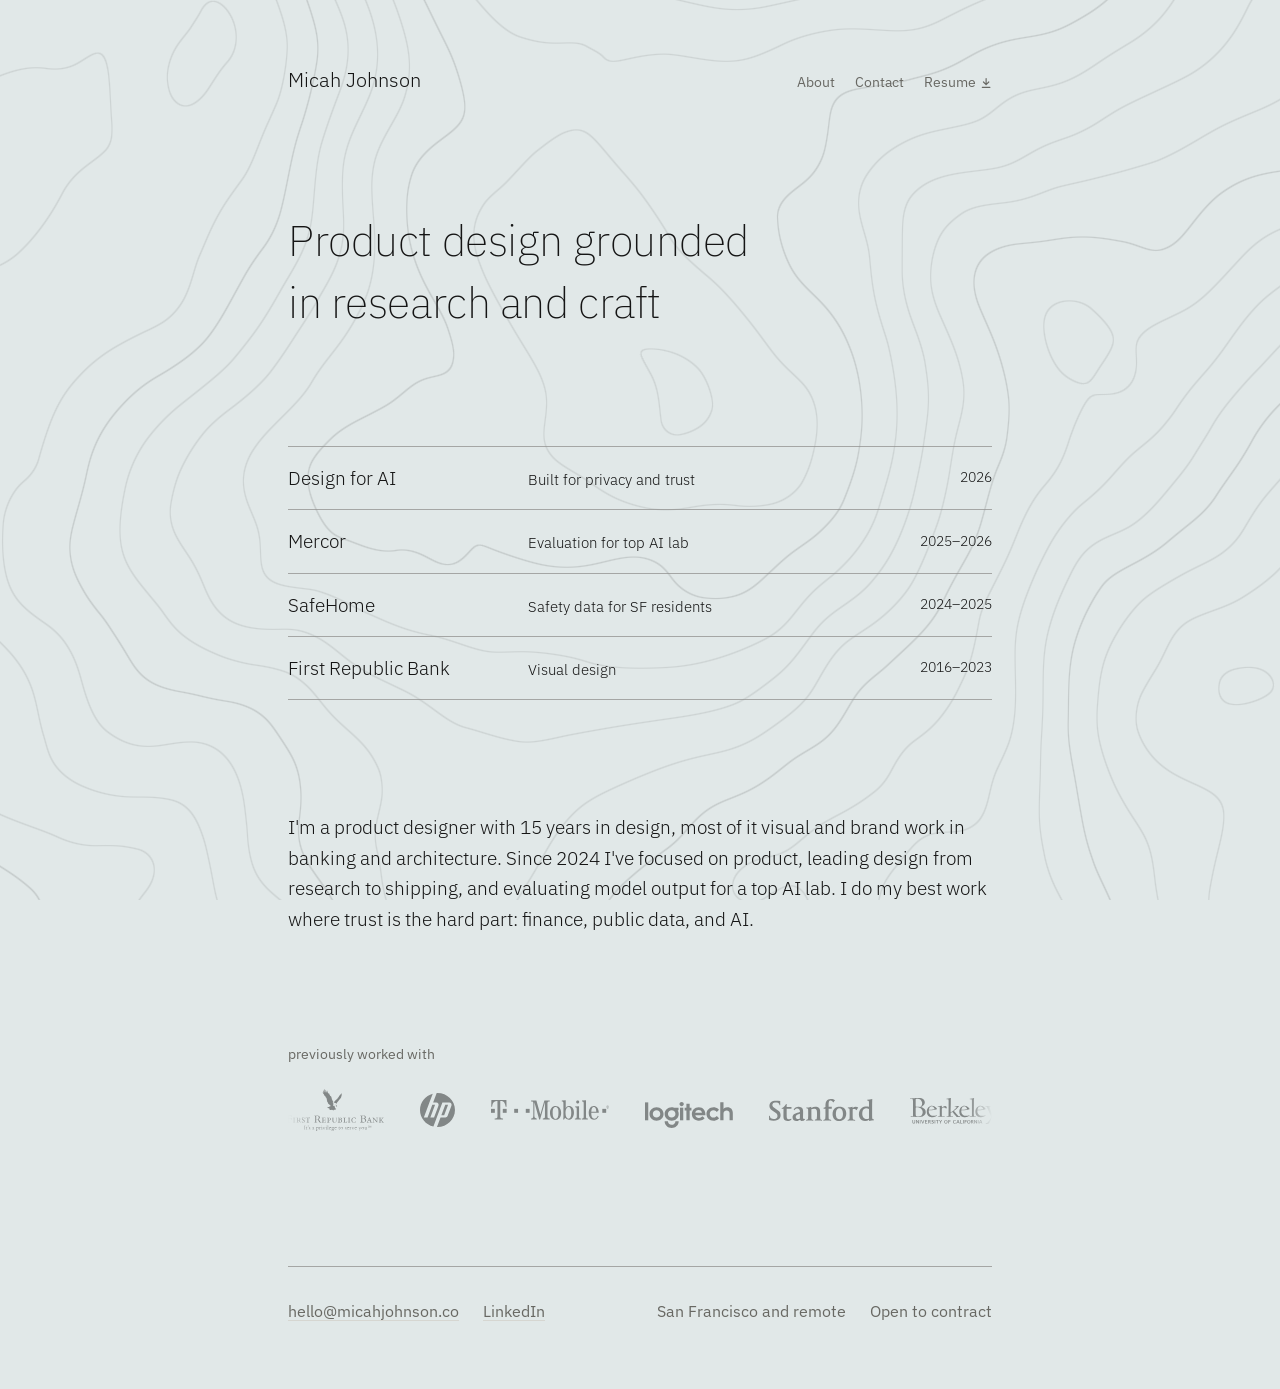
==== commit edce64fc: "Add a --flow-round knob for rounder, pool-like contour blobs The field's shape came from a fixed dom" ====
--- a/index.html
+++ b/index.html
@@ -23,7 +23,7 @@
   <link rel="preconnect" href="https://fonts.googleapis.com">
   <link rel="preconnect" href="https://fonts.gstatic.com" crossorigin>
   <link rel="stylesheet" href="https://fonts.googleapis.com/css2?family=IBM+Plex+Sans:ital,wght@0,200;0,300;0,400;0,500;0,600;1,400&display=swap">
-  <link rel="stylesheet" href="styles.css?v=31">
+  <link rel="stylesheet" href="styles.css?v=32">
   <link rel="prefetch" href="work/design-for-ai/">
 </head>
 <body>
@@ -142,7 +142,7 @@
     })();
   </script>
   <script src="assets/menu.js"></script>
-  <script src="assets/flow.js?v=22"></script>
+  <script src="assets/flow.js?v=23"></script>
   <script src="assets/marquee.js?v=3"></script>
 </body>
 </html>
--- a/styles.css
+++ b/styles.css
@@ -777,11 +777,14 @@
    --blur-shutter is the motion-blur exposure in seconds of drift; 0 (the
    current setting) draws crisp lines with no blur.
    --flow-scale sizes the contour blobs: 2 makes them, and the arcs of their
-   lines, twice as large (and the lines twice as far apart). */
+   lines, twice as large (and the lines twice as far apart).
+   --flow-round shapes them, from 0 (swirling, crinkled) to 1 (smooth,
+   rounded pools). */
 .ambient {
-  --flow-amount: 0.08;
+  --flow-amount: 0.1;
   --blur-shutter: 0;
-  --flow-scale: 0.5;
+  --flow-scale: 0.8;
+  --flow-round: 0.7;
   position: fixed;
   inset: 0;
   z-index: -1;
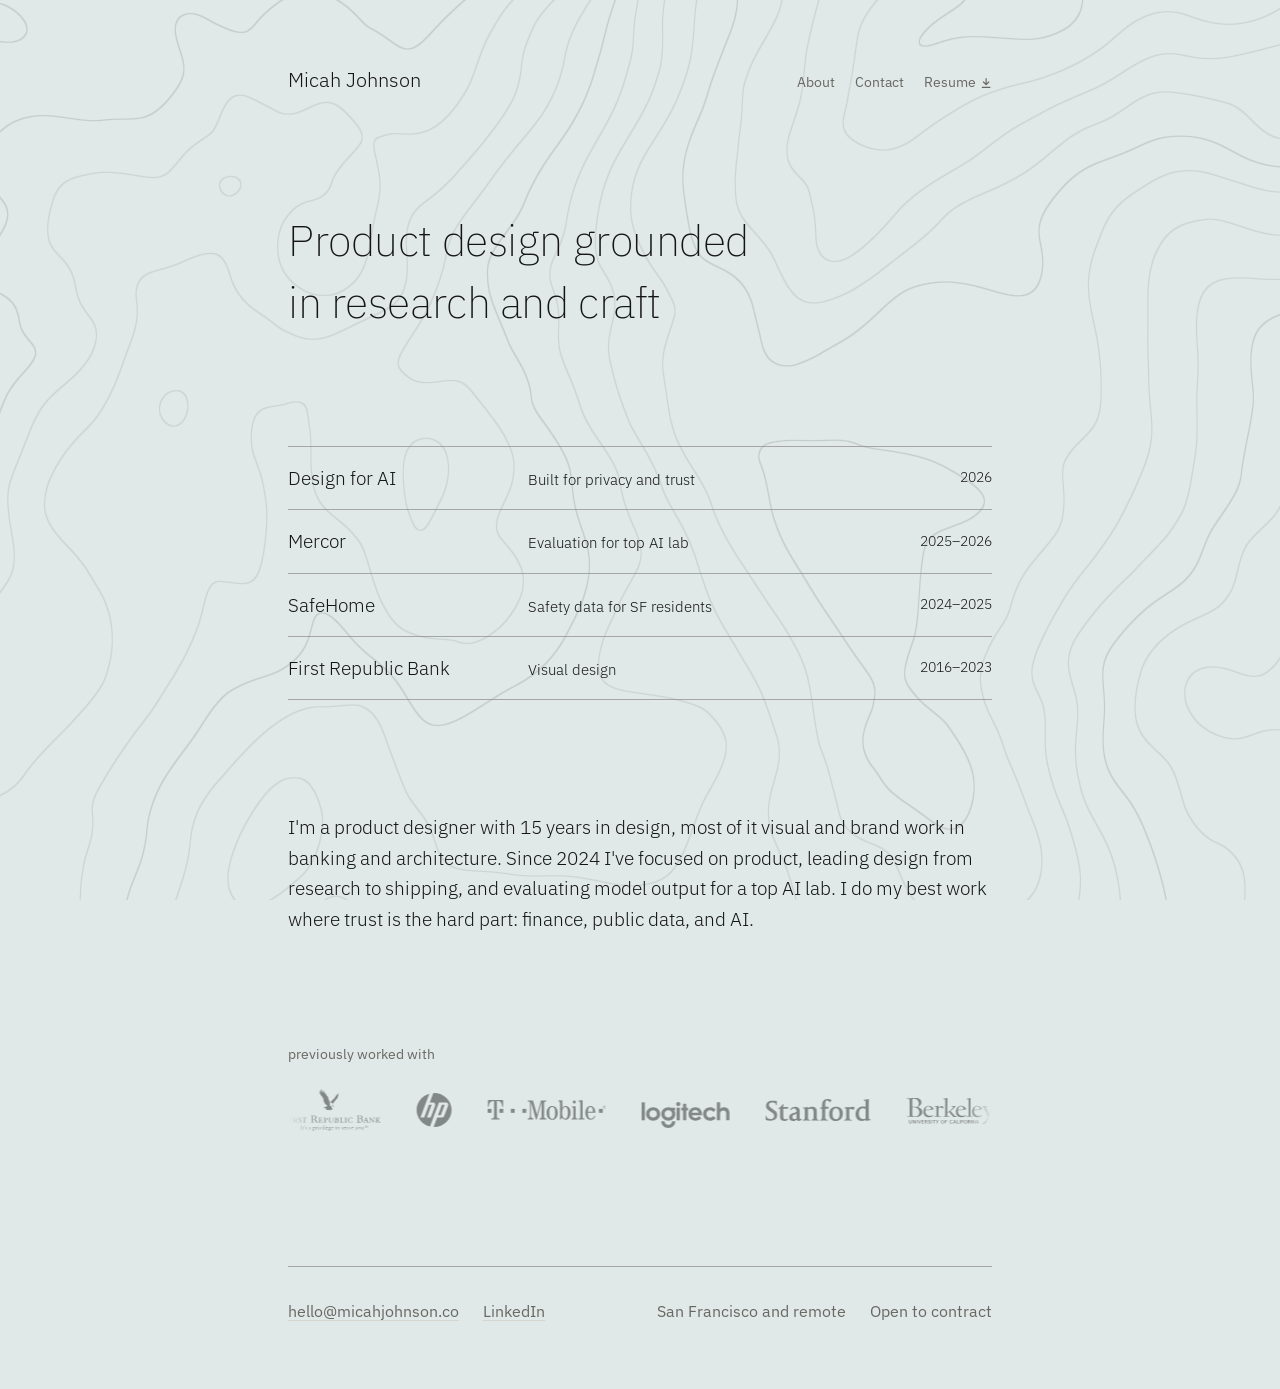
==== commit af9f8795: "Evolve the contour blobs in place instead of drifting them The field was a fixed 2D noise landscape " ====
--- a/index.html
+++ b/index.html
@@ -23,7 +23,7 @@
   <link rel="preconnect" href="https://fonts.googleapis.com">
   <link rel="preconnect" href="https://fonts.gstatic.com" crossorigin>
   <link rel="stylesheet" href="https://fonts.googleapis.com/css2?family=IBM+Plex+Sans:ital,wght@0,200;0,300;0,400;0,500;0,600;1,400&display=swap">
-  <link rel="stylesheet" href="styles.css?v=32">
+  <link rel="stylesheet" href="styles.css?v=33">
   <link rel="prefetch" href="work/design-for-ai/">
 </head>
 <body>
@@ -142,7 +142,7 @@
     })();
   </script>
   <script src="assets/menu.js"></script>
-  <script src="assets/flow.js?v=23"></script>
+  <script src="assets/flow.js?v=24"></script>
   <script src="assets/marquee.js?v=3"></script>
 </body>
 </html>
--- a/styles.css
+++ b/styles.css
@@ -779,12 +779,18 @@
    --flow-scale sizes the contour blobs: 2 makes them, and the arcs of their
    lines, twice as large (and the lines twice as far apart).
    --flow-round shapes them, from 0 (swirling, crinkled) to 1 (smooth,
-   rounded pools). */
+   rounded pools).
+   --flow-morph is how fast the blobs form, merge and dissolve in place
+   (2 is twice as fast, 0 freezes their shape).
+   --flow-drift slides the whole landscape across the page; 1 is the
+   original drift speed, 0 keeps it in place. */
 .ambient {
   --flow-amount: 0.1;
   --blur-shutter: 0;
   --flow-scale: 0.8;
-  --flow-round: 0.7;
+  --flow-round: 0.4;
+  --flow-morph: 1;
+  --flow-drift: 0;
   position: fixed;
   inset: 0;
   z-index: -1;
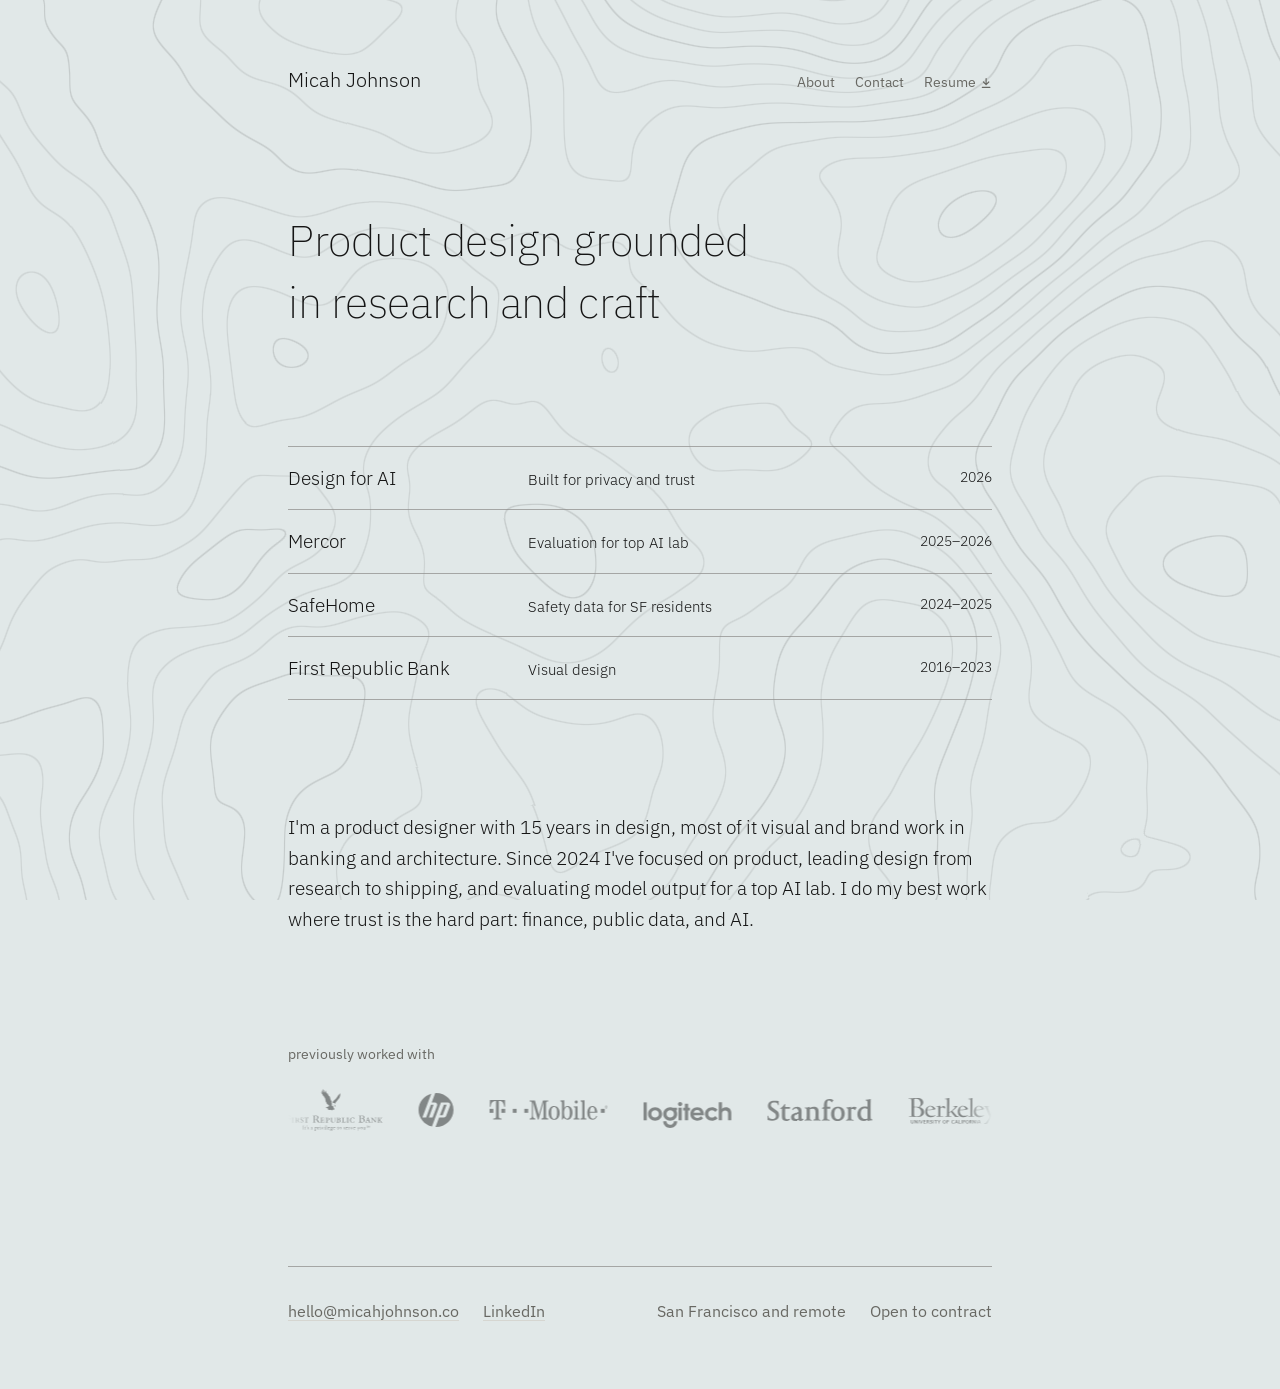
==== commit e8955e5c: "Replace the contour field's value noise with simplex noise Time ran along an axis of the value-noise" ====
--- a/index.html
+++ b/index.html
@@ -142,7 +142,7 @@
     })();
   </script>
   <script src="assets/menu.js"></script>
-  <script src="assets/flow.js?v=24"></script>
+  <script src="assets/flow.js?v=25"></script>
   <script src="assets/marquee.js?v=3"></script>
 </body>
 </html>
--- a/styles.css
+++ b/styles.css
@@ -787,9 +787,9 @@
 .ambient {
   --flow-amount: 0.1;
   --blur-shutter: 0;
-  --flow-scale: 0.8;
-  --flow-round: 0.4;
-  --flow-morph: 1;
+  --flow-scale: 0.5;
+  --flow-round: 0.7;
+  --flow-morph: 1.3;
   --flow-drift: 0;
   position: fixed;
   inset: 0;
